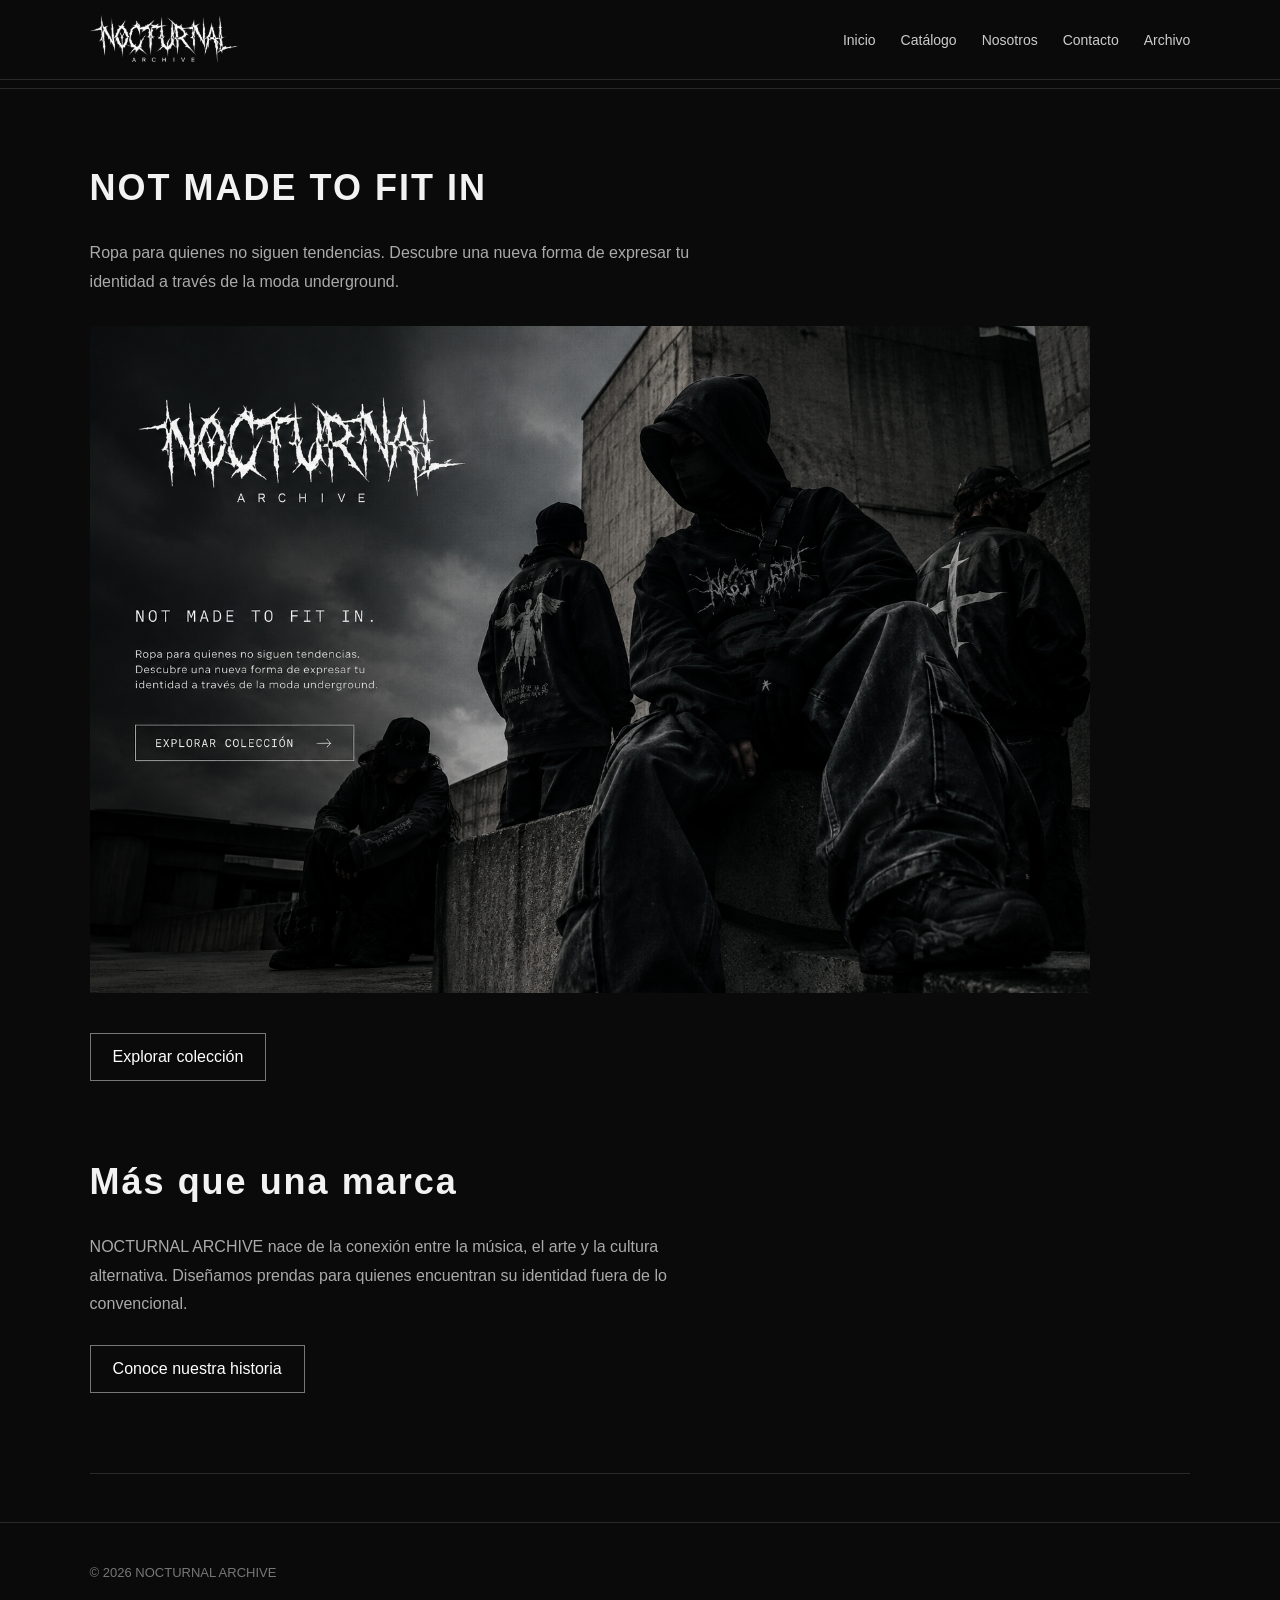
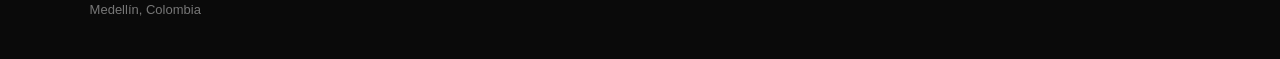
==== index.html @ 7aa6a19f "hi" ====
<!DOCTYPE html>
<html lang="es">
<head>
    <meta charset="UTF-8">
    <meta name="viewport" content="width=device-width, initial-scale=1.0">
    <title>NOCTURNAL ARCHIVE</title>
    <link rel="stylesheet" href=".css/index.css">
</head>
<body>

    <!-- ENCABEZADO -->
    <header class="encabezado">

        <!-- LOGO COMO IMAGEN -->
        <a href="index.html" class="contenedor-logo">
            <img
                class="logo"
                src="imagenes/logo.png"
                alt="Nocturnal Archive"
            >
        </a>

        <!-- CHECKBOX DEL MENÚ HAMBURGUESA -->
        <input
            type="checkbox"
            id="menu-toggle"
            class="menu-checkbox"
        >

        <!-- BOTÓN HAMBURGUESA -->
        <label
            for="menu-toggle"
            class="menu-button"
            aria-label="Abrir o cerrar menú"
        >
            <span></span>
            <span></span>
            <span></span>
        </label>

        <!-- NAVEGACIÓN -->
        <nav class="navegacion">
            <ul class="lista-navegacion">
                <li><a href="index.html">Inicio</a></li>
                <li><a href="catalogo.html">Catálogo</a></li>
                <li><a href="nosotros.html">Nosotros</a></li>
                <li><a href="formulario.html">Contacto</a></li>
                <li><a href="extras.html">Archivo</a></li>
            </ul>
        </nav>

    </header>

    <hr class="separador">

    <!-- CONTENIDO PRINCIPAL -->
    <main class="contenido-principal">

        <!-- PORTADA -->
        <section class="seccion-portada">

            <h2 class="titulo-portada">NOT MADE TO FIT IN</h2>

            <p class="texto-portada">
                Ropa para quienes no siguen tendencias.
                Descubre una nueva forma de expresar tu identidad
                a través de la moda underground.
            </p>

            <img
                class="imagen-portada"
                src="imagenes/portada.png"
                alt="Colección de ropa underground"
            >

            <a class="boton-coleccion" href="catalogo.html">
                Explorar colección
            </a>

        </section>

        <!-- PRESENTACIÓN DE LA MARCA -->
        <section class="seccion-marca">

            <h2 class="titulo-marca">Más que una marca</h2>

            <p class="texto-marca">
                NOCTURNAL ARCHIVE nace de la conexión entre
                la música, el arte y la cultura alternativa.
                Diseñamos prendas para quienes encuentran
                su identidad fuera de lo convencional.
            </p>

            <a class="boton-historia" href="nosotros.html">
                Conoce nuestra historia
            </a>

        </section>

        <hr class="separador">

    </main>

    <!-- PIE DE PÁGINA -->
    <footer class="pie-pagina">
        <p>© 2026 NOCTURNAL ARCHIVE</p>
        <p>Medellín, Colombia</p>
    </footer>

</body>
</html>
---- .css/index.css ----
/* ==============================
   CONFIGURACIÓN GENERAL
============================== */

* {
    box-sizing: border-box;
}

html {
    width: 100%;
}

body {
    width: 100%;
    min-height: 100vh;
    margin: 0;
    overflow-x: hidden;

    background-color: #0a0a0a;
    color: #f2f2f2;
    font-family: Arial, sans-serif;
}

/* ==============================
   ENCABEZADO
============================== */

.encabezado {
    position: relative;
    z-index: 10;

    display: flex;
    align-items: center;
    justify-content: space-between;

    width: 100%;
    min-height: 80px;
    padding: 12px 7%;
    gap: 25px;

    background-color: #0a0a0a;
    border-bottom: 1px solid #292929;
}

/* ==============================
   LOGO COMO IMAGEN
============================== */

.contenedor-logo {
    display: flex;
    align-items: center;
    justify-content: flex-start;

    width: 150px;
    height: 55px;
    flex: 0 1 150px;
    min-width: 0;

    margin-right: auto;
    overflow: hidden;
    text-decoration: none;
}

.logo {
    display: block;

    width: 100%;
    height: 100%;
    max-width: 100%;
    max-height: 100%;

    object-fit: contain;
    object-position: left center;
}

/* ==============================
   NAVEGACIÓN DE ESCRITORIO
============================== */

.navegacion {
    display: block;
    margin-left: auto;
}

.lista-navegacion {
    display: flex;
    align-items: center;
    justify-content: flex-end;
    gap: 25px;

    padding: 0;
    margin: 0;
    list-style: none;
}

.navegacion a {
    display: block;
    padding: 8px 0;

    color: #cccccc;
    font-size: 14px;
    text-decoration: none;

    transition: color 0.3s ease;
}

.navegacion a:hover {
    color: #eb0404;
}

/* ==============================
   MENÚ HAMBURGUESA
============================== */

/* Checkbox oculto, pero funcional */

.menu-checkbox {
    position: absolute;

    width: 1px;
    height: 1px;
    padding: 0;
    margin: -1px;

    overflow: hidden;
    clip: rect(0, 0, 0, 0);
    white-space: nowrap;
    border: 0;
}

/* Botón oculto en escritorio */

.menu-button {
    display: none;

    width: 43px;
    height: 40px;
    padding: 8px;

    flex-direction: column;
    align-items: center;
    justify-content: center;
    gap: 6px;

    flex-shrink: 0;
    cursor: pointer;
    z-index: 12;
}

.menu-button span {
    display: block;

    width: 27px;
    height: 2px;

    background-color: #f2f2f2;

    transition:
        transform 0.3s ease,
        opacity 0.3s ease;
}

/* Accesibilidad con teclado */

.menu-checkbox:focus-visible + .menu-button {
    outline: 2px solid #eb0404;
    outline-offset: 4px;
}

/* ==============================
   CONTENIDO PRINCIPAL
============================== */

.contenido-principal {
    width: 100%;
    padding: 40px 7%;
}

.seccion-portada,
.seccion-marca {
    margin-bottom: 80px;
}

.titulo-portada,
.titulo-marca {
    font-size: 36px;
    letter-spacing: 2px;
}

.texto-portada,
.texto-marca {
    max-width: 600px;

    color: #aaaaaa;
    line-height: 1.8;
}

.imagen-portada {
    display: block;

    width: 100%;
    max-width: 1000px;
    height: auto;

    margin: 30px 0;
}

/* ==============================
   BOTONES
============================== */

.boton-coleccion,
.boton-historia {
    display: inline-block;

    padding: 14px 22px;
    margin-top: 10px;

    color: #ffffff;
    text-decoration: none;
    border: 1px solid #777777;

    transition:
        background-color 0.3s ease,
        color 0.3s ease;
}

.boton-coleccion:hover,
.boton-historia:hover {
    background-color: #ffffff;
    color: #000000;
}

/* ==============================
   SEPARADORES
============================== */

.separador {
    border: 0;
    border-top: 1px solid #292929;
}

/* ==============================
   PIE DE PÁGINA
============================== */

.pie-pagina {
    width: 100%;
    padding: 25px 7%;

    color: #777777;
    font-size: 13px;
    border-top: 1px solid #292929;
}

.pie-pagina p {
    line-height: 1.8;
}

/* ==============================
   RESPONSIVE: TABLETS Y MÓVILES
============================== */

@media (max-width: 768px) {

    /* Encabezado */

    .encabezado {
        min-height: 70px;
        padding: 10px 5%;
        gap: 12px;
    }

    /* Logo pequeño a la izquierda */

    .contenedor-logo {
        width: 125px;
        height: 45px;
        flex: 0 1 125px;
        margin-right: auto;
    }

    .logo {
        width: 100%;
        height: 100%;
    }

    /* Mostrar hamburguesa a la derecha */

    .menu-button {
        display: flex;
        margin-left: auto;
    }

    /* Menú cerrado inicialmente */

    .navegacion {
        display: none;

        position: absolute;
        top: 100%;
        left: 0;

        width: 100%;
        margin: 0;
        padding: 8px 0;

        background-color: #0a0a0a;
        border-bottom: 1px solid #292929;

        z-index: 11;
    }

    /* Abrir menú con el checkbox */

    .menu-checkbox:checked ~ .navegacion {
        display: block;
    }

    /* Enlaces verticales */

    .lista-navegacion {
        display: flex;
        flex-direction: column;
        align-items: stretch;
        gap: 0;

        width: 100%;
        padding: 0;
        margin: 0;
    }

    .lista-navegacion li {
        width: 100%;
    }

    .navegacion a {
        display: block;
        width: 100%;
        padding: 16px 7%;

        color: #cccccc;
        font-size: 14px;

        border-top: 1px solid #1c1c1c;
    }

    .navegacion a:hover {
        color: #eb0404;
        background-color: #151515;
    }

    /* Animación de hamburguesa a X */

    .menu-checkbox:checked + .menu-button span:nth-child(1) {
        transform: translateY(8px) rotate(45deg);
    }

    .menu-checkbox:checked + .menu-button span:nth-child(2) {
        opacity: 0;
    }

    .menu-checkbox:checked + .menu-button span:nth-child(3) {
        transform: translateY(-8px) rotate(-45deg);
    }

    /* Contenido */

    .contenido-principal {
        padding: 30px 5%;
    }

    .titulo-portada,
    .titulo-marca {
        font-size: 28px;
    }

    .seccion-portada,
    .seccion-marca {
        margin-bottom: 55px;
    }

    .pie-pagina {
        padding: 25px 5%;
    }
}

/* ==============================
   CELULARES PEQUEÑOS
============================== */

@media (max-width: 380px) {

    .contenedor-logo {
        width: 110px;
        height: 40px;
        flex-basis: 110px;
    }

    .titulo-portada,
    .titulo-marca {
        font-size: 24px;
    }
}
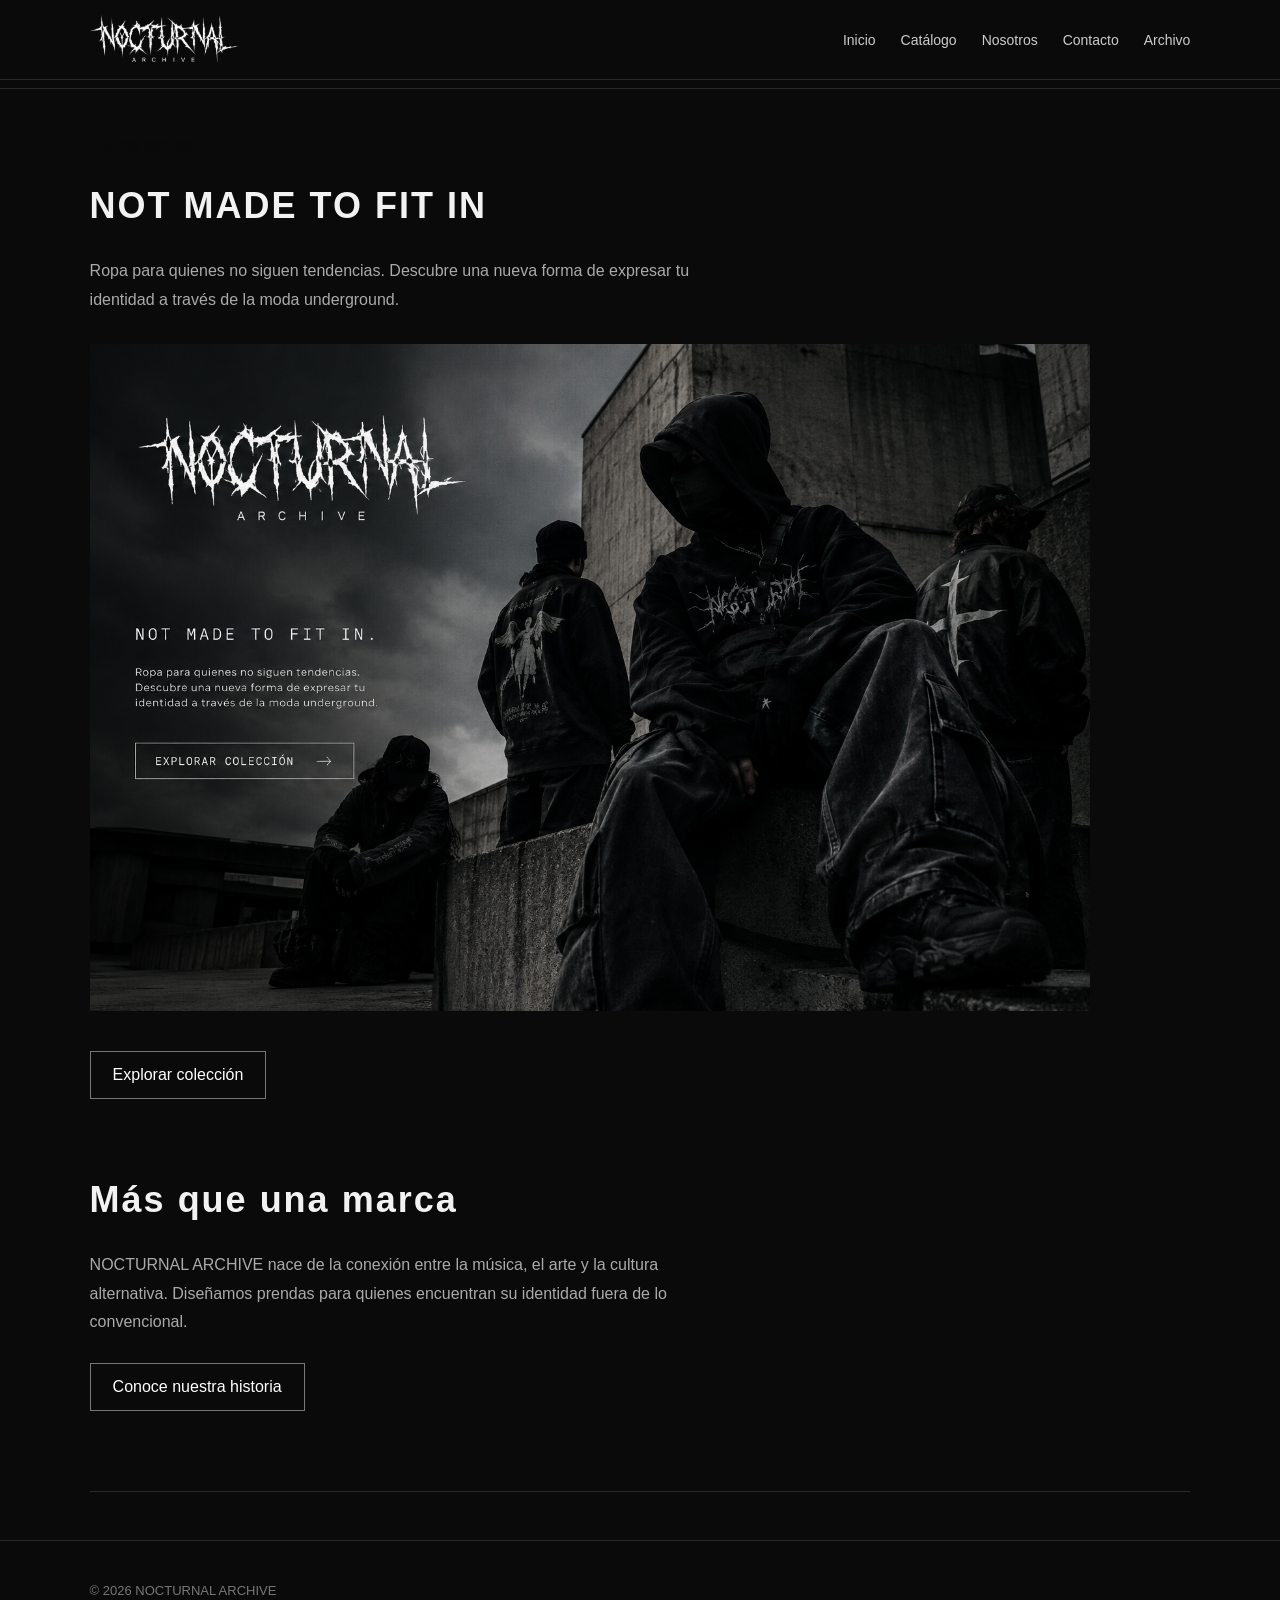
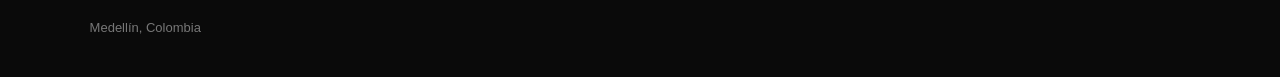
==== commit e9d0b2f5: "Se completo la primera parte del secret" ====
--- a/index.html
+++ b/index.html
@@ -57,6 +57,10 @@
     <!-- CONTENIDO PRINCIPAL -->
     <main class="contenido-principal">
 
+        <section class="oculto">
+            <a href="secret.html">Página secreta</a>
+        </section>
+
         <!-- PORTADA -->
         <section class="seccion-portada">
 
--- a/.css/index.css
+++ b/.css/index.css
@@ -403,3 +403,7 @@
         font-size: 24px;
     }
 }
+
+.oculto a {
+    color: #0a0a0a;
+}
